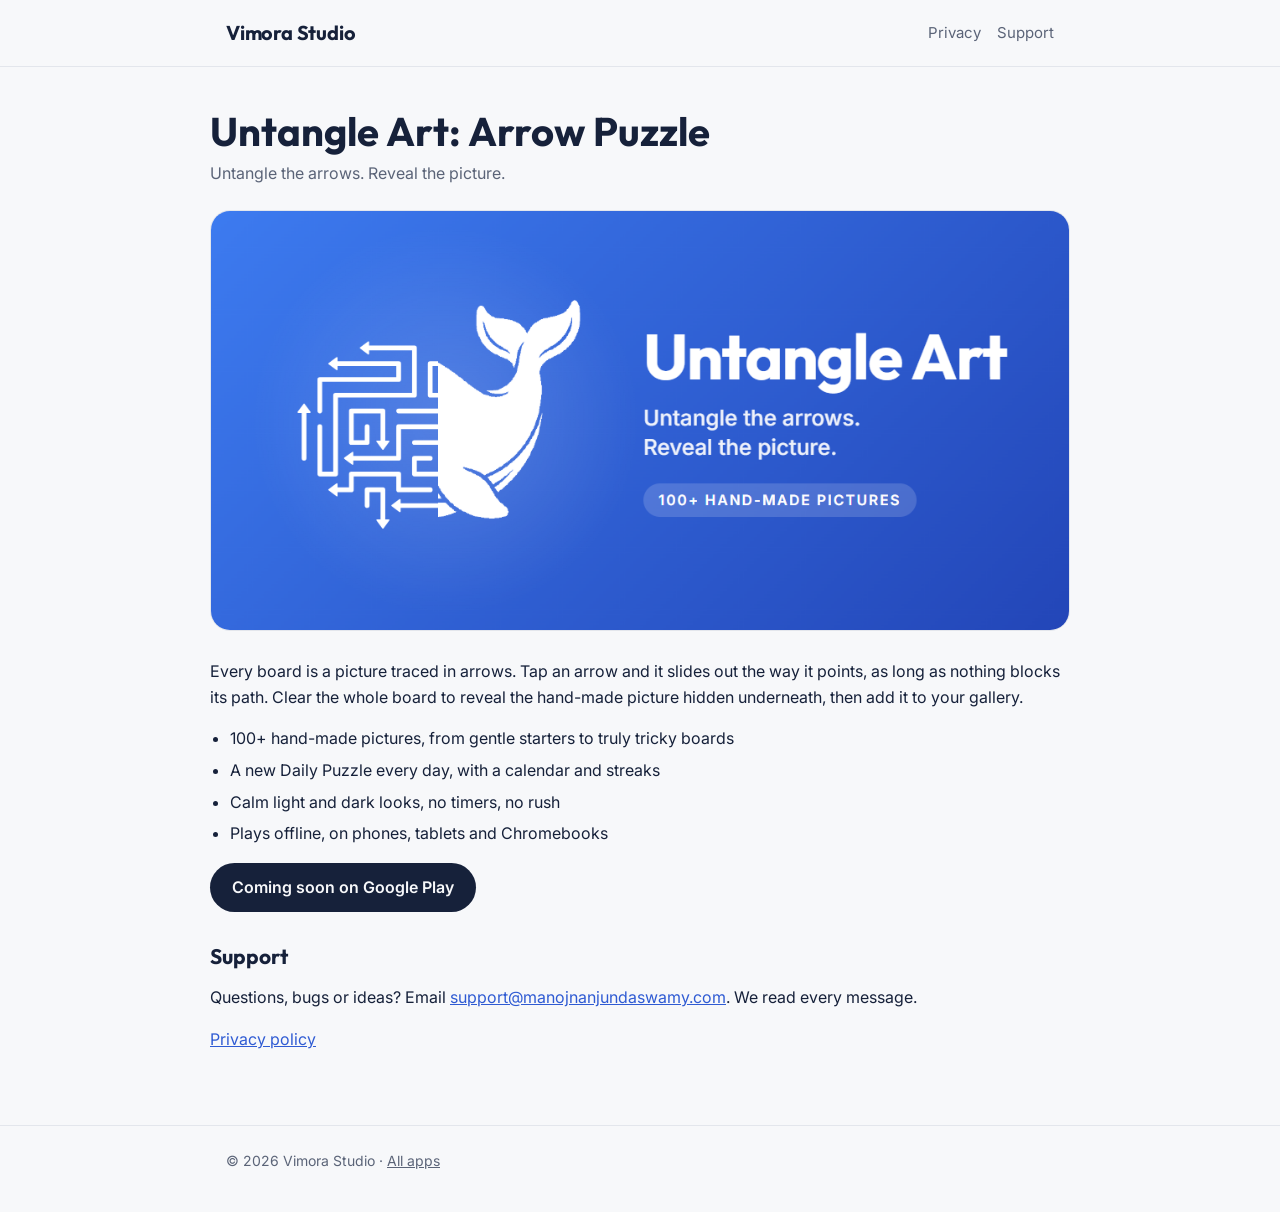
==== untangleart/index.html @ b6dd2832 "Vimora Studio site: home, Untangle Art page, privacy policy, app-ads.txt" ====
<!doctype html>
<html lang="en">
<head>
<meta charset="utf-8">
<meta name="viewport" content="width=device-width, initial-scale=1">
<title>Untangle Art: Arrow Puzzle</title>
<meta name="description" content="Untangle the arrows. Reveal the picture. A calm arrow puzzle with 100+ hand-made pictures.">
<link rel="icon" href="/assets/untangleart-icon.png">
<link rel="preconnect" href="https://fonts.googleapis.com">
<link rel="preconnect" href="https://fonts.gstatic.com" crossorigin>
<link href="https://fonts.googleapis.com/css2?family=Inter:wght@400;600&family=Outfit:wght@600;700&display=swap" rel="stylesheet">
<link rel="stylesheet" href="/assets/site.css">
</head>
<body>
<header class="top"><div class="wrap">
  <a class="brand" href="/">Vimora Studio</a>
  <nav><a href="/untangleart/privacy/">Privacy</a><a href="mailto:support@manojnanjundaswamy.com">Support</a></nav>
</div></header>

<main class="wrap doc">
  <h1>Untangle Art: Arrow Puzzle</h1>
  <p class="meta">Untangle the arrows. Reveal the picture.</p>
  <img class="feature" src="/assets/untangleart-feature.png" alt="Untangle Art: a whale picture made of arrows">

  <p>Every board is a picture traced in arrows. Tap an arrow and it slides out the way it points, as long as nothing blocks its path. Clear the whole board to reveal the hand-made picture hidden underneath, then add it to your gallery.</p>
  <ul class="list">
    <li>100+ hand-made pictures, from gentle starters to truly tricky boards</li>
    <li>A new Daily Puzzle every day, with a calendar and streaks</li>
    <li>Calm light and dark looks, no timers, no rush</li>
    <li>Plays offline, on phones, tablets and Chromebooks</li>
  </ul>
  <p><span class="cta">Coming soon on Google Play</span></p>

  <h2>Support</h2>
  <p>Questions, bugs or ideas? Email <a href="mailto:support@manojnanjundaswamy.com">support@manojnanjundaswamy.com</a>. We read every message.</p>
  <p><a href="/untangleart/privacy/">Privacy policy</a></p>
</main>

<footer><div class="wrap">
  © 2026 Vimora Studio · <a href="/">All apps</a>
</div></footer>
</body>
</html>
---- assets/site.css ----
:root {
  --bg: #F7F8FA; --card: #FFFFFF; --ink: #16213A; --muted: #5B6478; --line: #E3E6EC; --accent: #2F5BD3;
  color-scheme: light dark;
}
@media (prefers-color-scheme: dark) {
  :root { --bg: #0D1530; --card: #15204A; --ink: #E9E4D6; --muted: #A9B0C4; --line: #263463; --accent: #7FE3C4; }
}
* { box-sizing: border-box; }
html { -webkit-text-size-adjust: 100%; }
body { margin: 0; background: var(--bg); color: var(--ink); font: 16px/1.6 Inter, system-ui, -apple-system, "Segoe UI", Roboto, sans-serif; }
a { color: var(--accent); }
h1, h2, h3, .brand { font-family: Outfit, Inter, system-ui, sans-serif; line-height: 1.2; }
.wrap { max-width: 860px; margin: 0 auto; padding: 0 16px; }
header.top { padding: 20px 0; border-bottom: 1px solid var(--line); }
header.top .wrap { display: flex; align-items: center; justify-content: space-between; gap: 12px; }
.brand { font-weight: 700; font-size: 20px; color: var(--ink); text-decoration: none; letter-spacing: -0.01em; }
nav a { color: var(--muted); text-decoration: none; margin-left: 16px; font-size: 15px; }
nav a:hover { color: var(--ink); }
.hero { padding: 56px 0 32px; }
.hero h1 { font-size: clamp(32px, 6vw, 48px); margin: 0 0 12px; letter-spacing: -0.02em; }
.hero p { color: var(--muted); font-size: 18px; max-width: 560px; margin: 0; }
.apps { display: grid; gap: 16px; padding: 16px 0 56px; }
.app { display: flex; gap: 20px; align-items: center; background: var(--card); border: 1px solid var(--line); border-radius: 20px; padding: 20px; text-decoration: none; color: inherit; }
.app:hover { border-color: var(--accent); }
.app img { width: 88px; height: 88px; border-radius: 22px; flex: none; }
.app h2 { margin: 0 0 4px; font-size: 22px; }
.app p { margin: 0; color: var(--muted); }
.tag { display: inline-block; font-size: 12px; font-weight: 600; text-transform: uppercase; letter-spacing: .06em; color: var(--accent); margin-bottom: 6px; }
.feature { width: 100%; border-radius: 20px; display: block; margin: 8px 0 28px; border: 1px solid var(--line); }
.cta { display: inline-block; background: var(--ink); color: var(--bg); padding: 12px 22px; border-radius: 999px; text-decoration: none; font-weight: 600; }
.list { padding-left: 20px; }
.list li { margin: 6px 0; }
.doc { padding: 40px 0 56px; }
.doc h1 { font-size: clamp(28px, 5vw, 40px); margin: 0 0 6px; }
.doc h2 { font-size: 21px; margin: 32px 0 8px; }
.doc .meta { color: var(--muted); margin: 0 0 24px; }
table { border-collapse: collapse; width: 100%; font-size: 15px; }
th, td { text-align: left; padding: 10px 8px; border-bottom: 1px solid var(--line); vertical-align: top; }
footer { border-top: 1px solid var(--line); padding: 24px 0 40px; color: var(--muted); font-size: 14px; }
footer a { color: var(--muted); }
@media (max-width: 520px) { .app { flex-direction: column; align-items: flex-start; } nav a { margin-left: 12px; } }
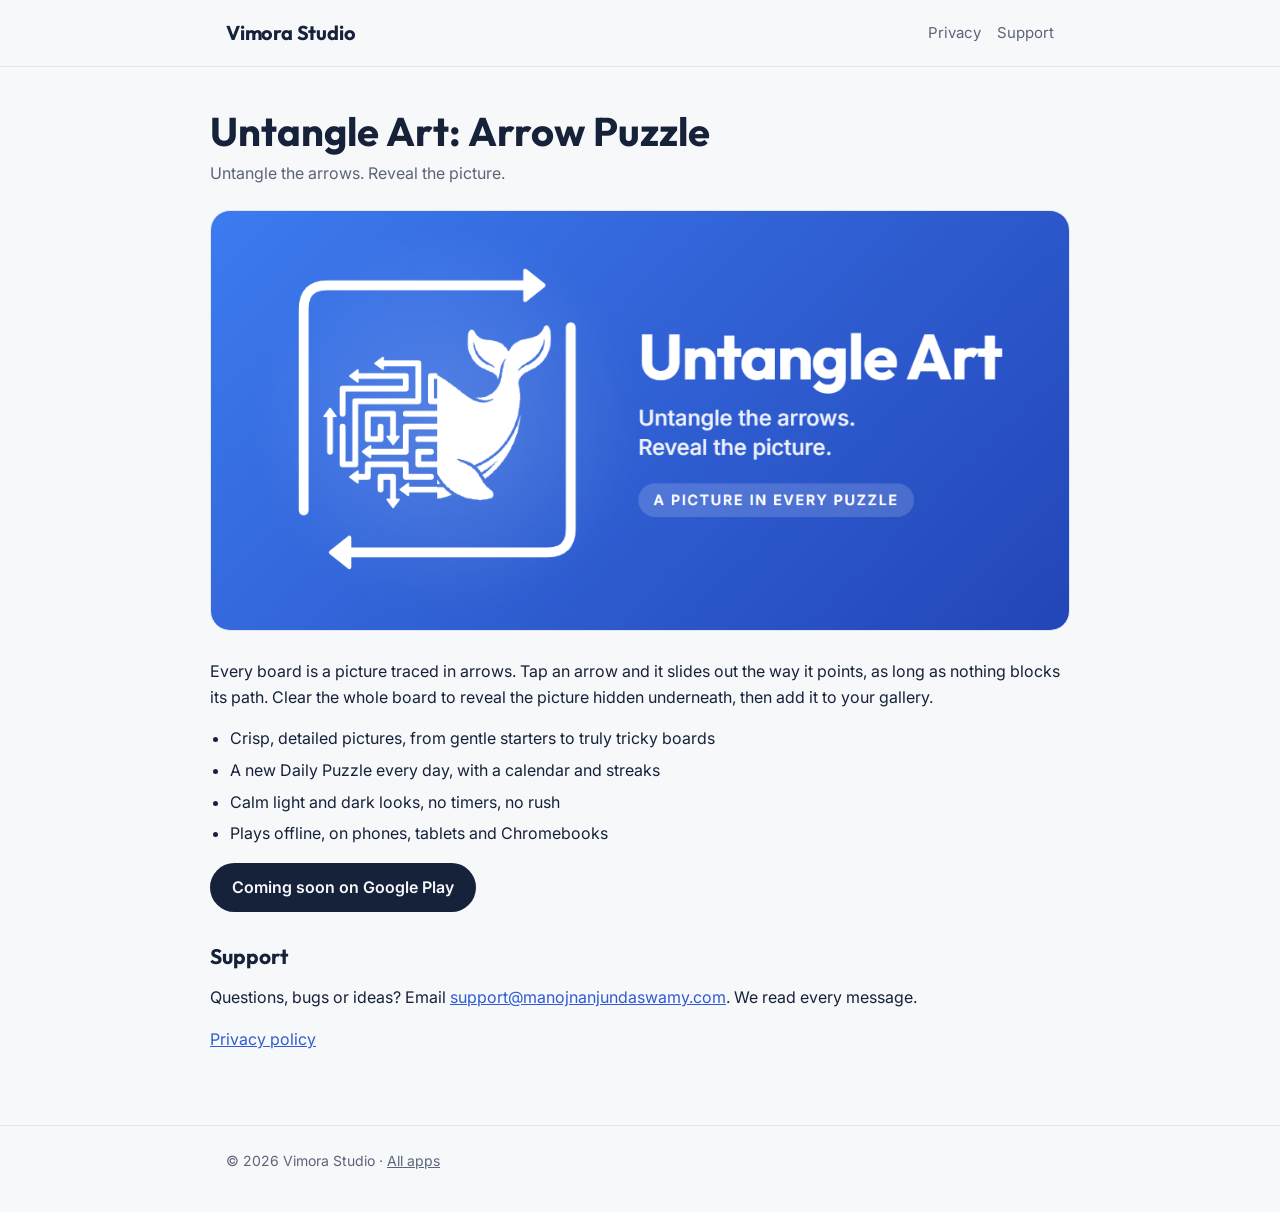
==== commit e1503160: "Remove picture counts and hand-made claim; updated feature graphic Co-Authored-By: Claude Opus 5.5 <" ====
--- a/untangleart/index.html
+++ b/untangleart/index.html
@@ -4,7 +4,7 @@
 <meta charset="utf-8">
 <meta name="viewport" content="width=device-width, initial-scale=1">
 <title>Untangle Art: Arrow Puzzle</title>
-<meta name="description" content="Untangle the arrows. Reveal the picture. A calm arrow puzzle with 100+ hand-made pictures.">
+<meta name="description" content="Untangle the arrows. Reveal the picture. A calm arrow puzzle with a beautiful picture in every puzzle.">
 <link rel="icon" href="/assets/untangleart-icon.png">
 <link rel="preconnect" href="https://fonts.googleapis.com">
 <link rel="preconnect" href="https://fonts.gstatic.com" crossorigin>
@@ -22,9 +22,9 @@
   <p class="meta">Untangle the arrows. Reveal the picture.</p>
   <img class="feature" src="/assets/untangleart-feature.png" alt="Untangle Art: a whale picture made of arrows">
 
-  <p>Every board is a picture traced in arrows. Tap an arrow and it slides out the way it points, as long as nothing blocks its path. Clear the whole board to reveal the hand-made picture hidden underneath, then add it to your gallery.</p>
+  <p>Every board is a picture traced in arrows. Tap an arrow and it slides out the way it points, as long as nothing blocks its path. Clear the whole board to reveal the picture hidden underneath, then add it to your gallery.</p>
   <ul class="list">
-    <li>100+ hand-made pictures, from gentle starters to truly tricky boards</li>
+    <li>Crisp, detailed pictures, from gentle starters to truly tricky boards</li>
     <li>A new Daily Puzzle every day, with a calendar and streaks</li>
     <li>Calm light and dark looks, no timers, no rush</li>
     <li>Plays offline, on phones, tablets and Chromebooks</li>
